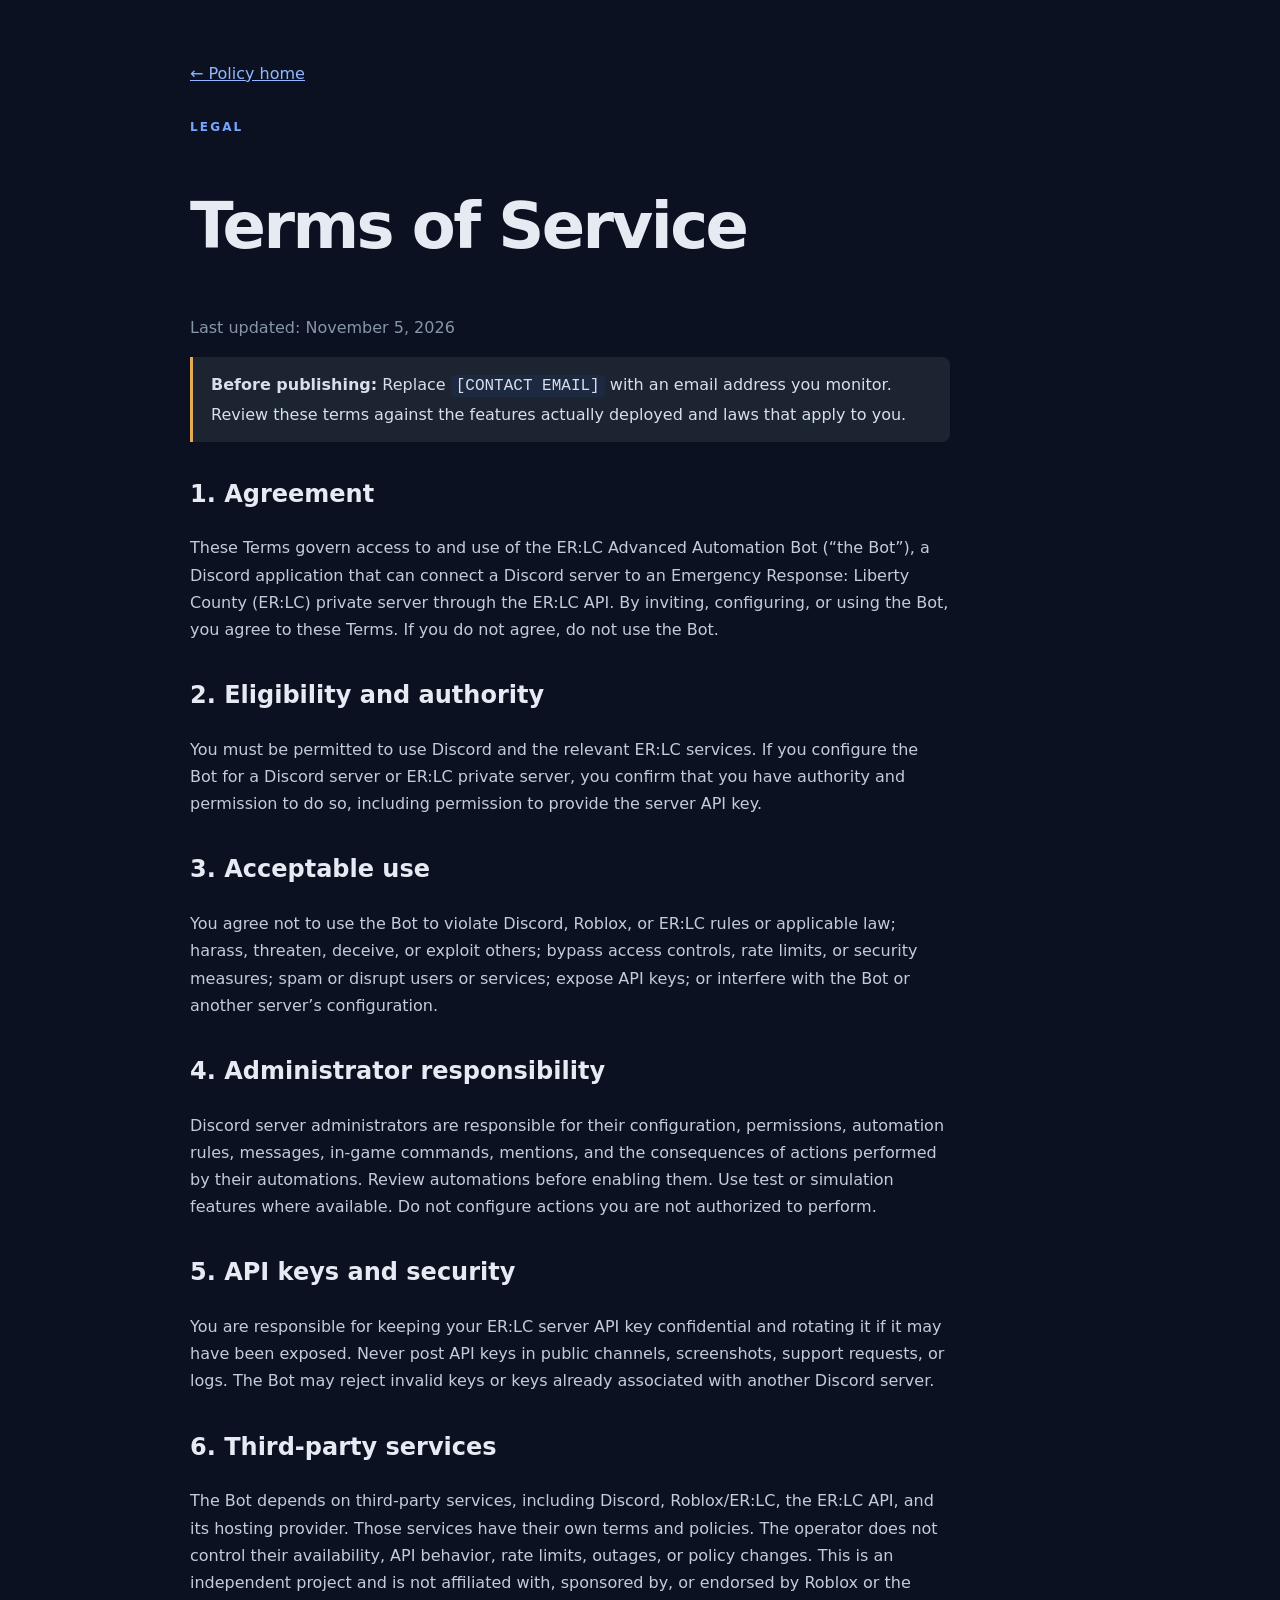
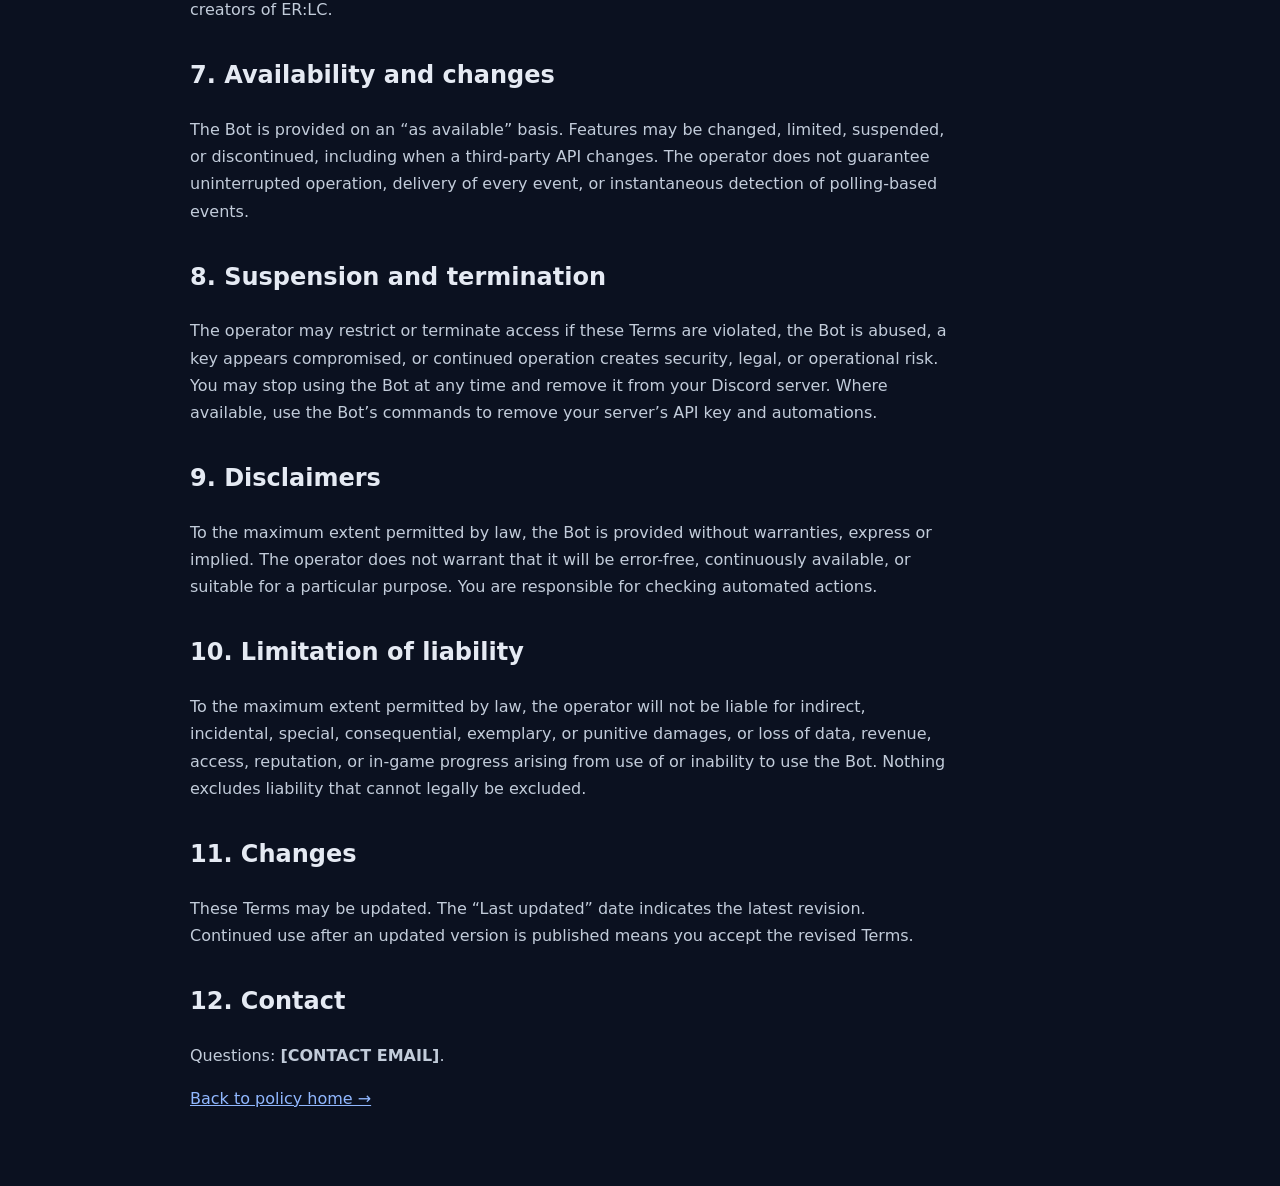
==== terms.html @ 2bd995f7 "Add files via upload" ====
<!doctype html><html lang="en"><head><meta charset="utf-8"><meta name="viewport" content="width=device-width,initial-scale=1"><title>Terms of Service | ER:LC Advanced Automation Bot</title><link rel="stylesheet" href="style.css"></head><body><main class="wrap"><nav><a href="index.html">← Policy home</a></nav><article><p class="eyebrow">LEGAL</p><h1>Terms of Service</h1><p class="updated">Last updated: November 5, 2026</p><div class="notice"><b>Before publishing:</b> Replace <code>[CONTACT EMAIL]</code> with an email address you monitor. Review these terms against the features actually deployed and laws that apply to you.</div>
<h2>1. Agreement</h2><p>These Terms govern access to and use of the ER:LC Advanced Automation Bot (“the Bot”), a Discord application that can connect a Discord server to an Emergency Response: Liberty County (ER:LC) private server through the ER:LC API. By inviting, configuring, or using the Bot, you agree to these Terms. If you do not agree, do not use the Bot.</p>
<h2>2. Eligibility and authority</h2><p>You must be permitted to use Discord and the relevant ER:LC services. If you configure the Bot for a Discord server or ER:LC private server, you confirm that you have authority and permission to do so, including permission to provide the server API key.</p>
<h2>3. Acceptable use</h2><p>You agree not to use the Bot to violate Discord, Roblox, or ER:LC rules or applicable law; harass, threaten, deceive, or exploit others; bypass access controls, rate limits, or security measures; spam or disrupt users or services; expose API keys; or interfere with the Bot or another server’s configuration.</p>
<h2>4. Administrator responsibility</h2><p>Discord server administrators are responsible for their configuration, permissions, automation rules, messages, in-game commands, mentions, and the consequences of actions performed by their automations. Review automations before enabling them. Use test or simulation features where available. Do not configure actions you are not authorized to perform.</p>
<h2>5. API keys and security</h2><p>You are responsible for keeping your ER:LC server API key confidential and rotating it if it may have been exposed. Never post API keys in public channels, screenshots, support requests, or logs. The Bot may reject invalid keys or keys already associated with another Discord server.</p>
<h2>6. Third-party services</h2><p>The Bot depends on third-party services, including Discord, Roblox/ER:LC, the ER:LC API, and its hosting provider. Those services have their own terms and policies. The operator does not control their availability, API behavior, rate limits, outages, or policy changes. This is an independent project and is not affiliated with, sponsored by, or endorsed by Roblox or the creators of ER:LC.</p>
<h2>7. Availability and changes</h2><p>The Bot is provided on an “as available” basis. Features may be changed, limited, suspended, or discontinued, including when a third-party API changes. The operator does not guarantee uninterrupted operation, delivery of every event, or instantaneous detection of polling-based events.</p>
<h2>8. Suspension and termination</h2><p>The operator may restrict or terminate access if these Terms are violated, the Bot is abused, a key appears compromised, or continued operation creates security, legal, or operational risk. You may stop using the Bot at any time and remove it from your Discord server. Where available, use the Bot’s commands to remove your server’s API key and automations.</p>
<h2>9. Disclaimers</h2><p>To the maximum extent permitted by law, the Bot is provided without warranties, express or implied. The operator does not warrant that it will be error-free, continuously available, or suitable for a particular purpose. You are responsible for checking automated actions.</p>
<h2>10. Limitation of liability</h2><p>To the maximum extent permitted by law, the operator will not be liable for indirect, incidental, special, consequential, exemplary, or punitive damages, or loss of data, revenue, access, reputation, or in-game progress arising from use of or inability to use the Bot. Nothing excludes liability that cannot legally be excluded.</p>
<h2>11. Changes</h2><p>These Terms may be updated. The “Last updated” date indicates the latest revision. Continued use after an updated version is published means you accept the revised Terms.</p>
<h2>12. Contact</h2><p>Questions: <b>[CONTACT EMAIL]</b>.</p><p><a href="index.html">Back to policy home →</a></p></article></main></body></html>
---- style.css ----
*{box-sizing:border-box}body{margin:0;background:#0b1120;color:#e5eaf3;font:16px/1.7 system-ui,sans-serif}.wrap{width:min(900px,calc(100% - 40px));margin:auto;padding:60px 0}header{padding:30px 0 45px}.eyebrow{color:#76a7ff;font-size:12px;font-weight:800;letter-spacing:.18em}h1{font-size:clamp(2.2rem,6vw,4rem);line-height:1.1;letter-spacing:-.04em}h2{margin-top:32px}p,li{color:#c2ccda}.lead{color:#aab6ca;font-size:1.12rem;max-width:650px}.links{display:grid;grid-template-columns:repeat(auto-fit,minmax(250px,1fr));gap:18px}.card{display:block;padding:25px;border:1px solid #29364d;border-radius:15px;background:#121c2e;color:inherit;text-decoration:none}.card span{font-size:11px;color:#76a7ff;font-weight:800}.card p,footer,.updated{color:#8795aa}.card b,a{color:#91b8ff}footer{margin-top:50px;padding-top:20px;border-top:1px solid #29364d;font-size:.9rem}article{max-width:760px}nav{margin-bottom:30px}.notice{border-left:3px solid #e0ad55;background:#1c2432;padding:14px 18px;border-radius:0 8px 8px 0;color:#d8dfeb}code{background:#1c2940;padding:2px 5px;border-radius:4px}li{margin:.45rem 0}
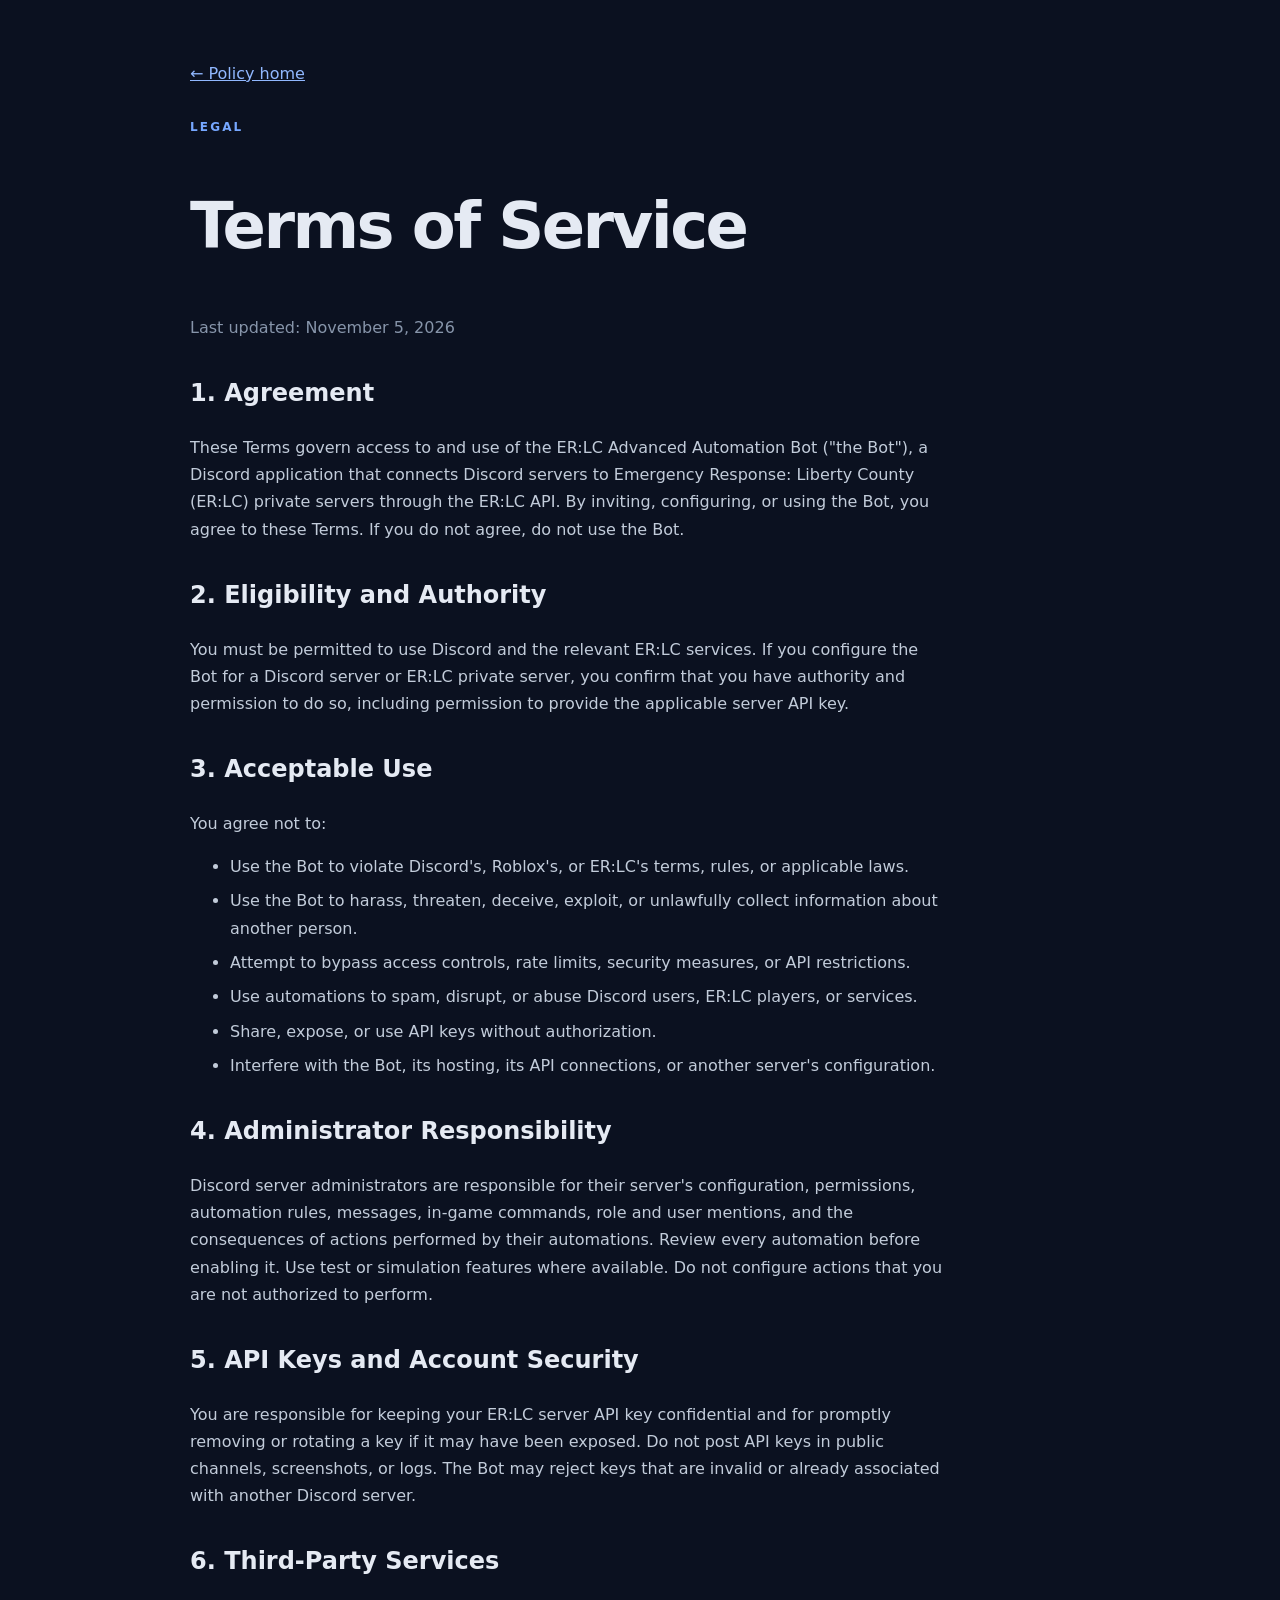
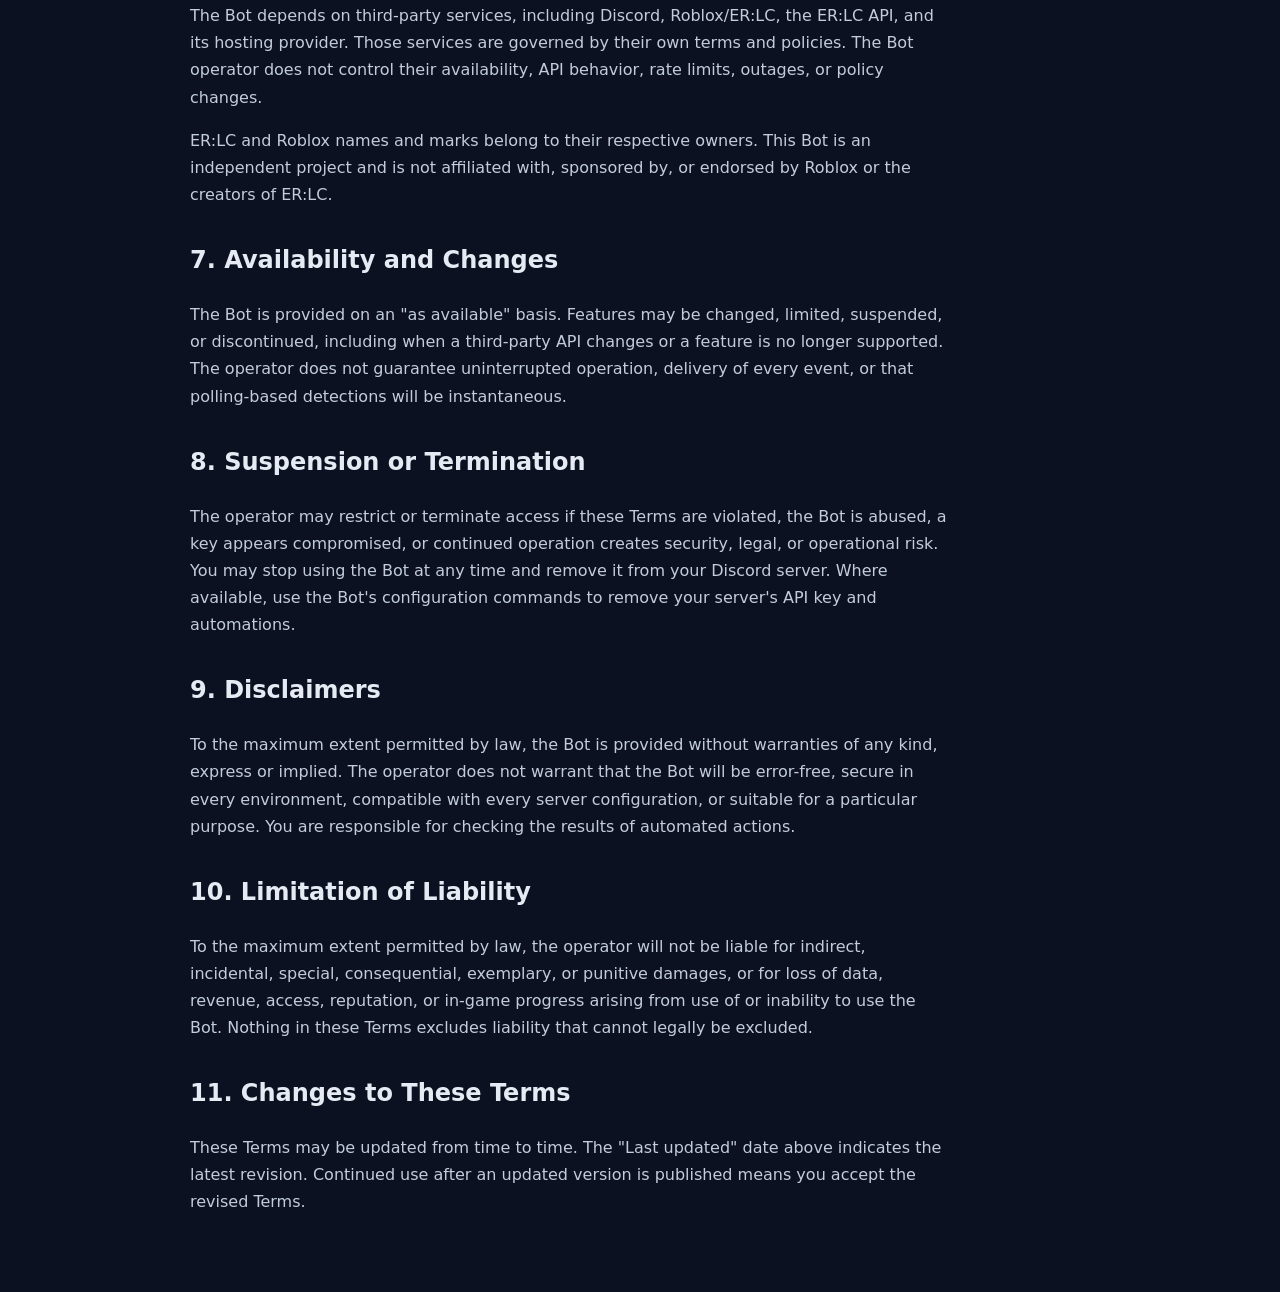
==== commit 85199102: "Revise Terms of Service for clarity and compliance Updated the Terms of Service for the ER:LC Advanc" ====
--- a/terms.html
+++ b/terms.html
@@ -1,13 +1,62 @@
-<!doctype html><html lang="en"><head><meta charset="utf-8"><meta name="viewport" content="width=device-width,initial-scale=1"><title>Terms of Service | ER:LC Advanced Automation Bot</title><link rel="stylesheet" href="style.css"></head><body><main class="wrap"><nav><a href="index.html">← Policy home</a></nav><article><p class="eyebrow">LEGAL</p><h1>Terms of Service</h1><p class="updated">Last updated: November 5, 2026</p><div class="notice"><b>Before publishing:</b> Replace <code>[CONTACT EMAIL]</code> with an email address you monitor. Review these terms against the features actually deployed and laws that apply to you.</div>
-<h2>1. Agreement</h2><p>These Terms govern access to and use of the ER:LC Advanced Automation Bot (“the Bot”), a Discord application that can connect a Discord server to an Emergency Response: Liberty County (ER:LC) private server through the ER:LC API. By inviting, configuring, or using the Bot, you agree to these Terms. If you do not agree, do not use the Bot.</p>
-<h2>2. Eligibility and authority</h2><p>You must be permitted to use Discord and the relevant ER:LC services. If you configure the Bot for a Discord server or ER:LC private server, you confirm that you have authority and permission to do so, including permission to provide the server API key.</p>
-<h2>3. Acceptable use</h2><p>You agree not to use the Bot to violate Discord, Roblox, or ER:LC rules or applicable law; harass, threaten, deceive, or exploit others; bypass access controls, rate limits, or security measures; spam or disrupt users or services; expose API keys; or interfere with the Bot or another server’s configuration.</p>
-<h2>4. Administrator responsibility</h2><p>Discord server administrators are responsible for their configuration, permissions, automation rules, messages, in-game commands, mentions, and the consequences of actions performed by their automations. Review automations before enabling them. Use test or simulation features where available. Do not configure actions you are not authorized to perform.</p>
-<h2>5. API keys and security</h2><p>You are responsible for keeping your ER:LC server API key confidential and rotating it if it may have been exposed. Never post API keys in public channels, screenshots, support requests, or logs. The Bot may reject invalid keys or keys already associated with another Discord server.</p>
-<h2>6. Third-party services</h2><p>The Bot depends on third-party services, including Discord, Roblox/ER:LC, the ER:LC API, and its hosting provider. Those services have their own terms and policies. The operator does not control their availability, API behavior, rate limits, outages, or policy changes. This is an independent project and is not affiliated with, sponsored by, or endorsed by Roblox or the creators of ER:LC.</p>
-<h2>7. Availability and changes</h2><p>The Bot is provided on an “as available” basis. Features may be changed, limited, suspended, or discontinued, including when a third-party API changes. The operator does not guarantee uninterrupted operation, delivery of every event, or instantaneous detection of polling-based events.</p>
-<h2>8. Suspension and termination</h2><p>The operator may restrict or terminate access if these Terms are violated, the Bot is abused, a key appears compromised, or continued operation creates security, legal, or operational risk. You may stop using the Bot at any time and remove it from your Discord server. Where available, use the Bot’s commands to remove your server’s API key and automations.</p>
-<h2>9. Disclaimers</h2><p>To the maximum extent permitted by law, the Bot is provided without warranties, express or implied. The operator does not warrant that it will be error-free, continuously available, or suitable for a particular purpose. You are responsible for checking automated actions.</p>
-<h2>10. Limitation of liability</h2><p>To the maximum extent permitted by law, the operator will not be liable for indirect, incidental, special, consequential, exemplary, or punitive damages, or loss of data, revenue, access, reputation, or in-game progress arising from use of or inability to use the Bot. Nothing excludes liability that cannot legally be excluded.</p>
-<h2>11. Changes</h2><p>These Terms may be updated. The “Last updated” date indicates the latest revision. Continued use after an updated version is published means you accept the revised Terms.</p>
-<h2>12. Contact</h2><p>Questions: <b>[CONTACT EMAIL]</b>.</p><p><a href="index.html">Back to policy home →</a></p></article></main></body></html>+
+<!DOCTYPE html>
+<html lang="en">
+<head>
+    <meta charset="UTF-8">
+    <meta name="viewport" content="width=device-width, initial-scale=1.0">
+    <title>Terms of Service | ER:LC Advanced Automation Bot</title>
+    <link rel="stylesheet" href="style.css">
+</head>
+<body>
+<main class="wrap">
+    <nav><a href="index.html">← Policy home</a></nav>
+    <article>
+        <p class="eyebrow">LEGAL</p>
+        <h1>Terms of Service</h1>
+        <p class="updated">Last updated: November 5, 2026</p>
+
+        <h2>1. Agreement</h2>
+        <p>These Terms govern access to and use of the ER:LC Advanced Automation Bot ("the Bot"), a Discord application that connects Discord servers to Emergency Response: Liberty County (ER:LC) private servers through the ER:LC API. By inviting, configuring, or using the Bot, you agree to these Terms. If you do not agree, do not use the Bot.</p>
+
+        <h2>2. Eligibility and Authority</h2>
+        <p>You must be permitted to use Discord and the relevant ER:LC services. If you configure the Bot for a Discord server or ER:LC private server, you confirm that you have authority and permission to do so, including permission to provide the applicable server API key.</p>
+
+        <h2>3. Acceptable Use</h2>
+        <p>You agree not to:</p>
+        <ul>
+            <li>Use the Bot to violate Discord's, Roblox's, or ER:LC's terms, rules, or applicable laws.</li>
+            <li>Use the Bot to harass, threaten, deceive, exploit, or unlawfully collect information about another person.</li>
+            <li>Attempt to bypass access controls, rate limits, security measures, or API restrictions.</li>
+            <li>Use automations to spam, disrupt, or abuse Discord users, ER:LC players, or services.</li>
+            <li>Share, expose, or use API keys without authorization.</li>
+            <li>Interfere with the Bot, its hosting, its API connections, or another server's configuration.</li>
+        </ul>
+
+        <h2>4. Administrator Responsibility</h2>
+        <p>Discord server administrators are responsible for their server's configuration, permissions, automation rules, messages, in-game commands, role and user mentions, and the consequences of actions performed by their automations. Review every automation before enabling it. Use test or simulation features where available. Do not configure actions that you are not authorized to perform.</p>
+
+        <h2>5. API Keys and Account Security</h2>
+        <p>You are responsible for keeping your ER:LC server API key confidential and for promptly removing or rotating a key if it may have been exposed. Do not post API keys in public channels, screenshots, or logs. The Bot may reject keys that are invalid or already associated with another Discord server.</p>
+
+        <h2>6. Third-Party Services</h2>
+        <p>The Bot depends on third-party services, including Discord, Roblox/ER:LC, the ER:LC API, and its hosting provider. Those services are governed by their own terms and policies. The Bot operator does not control their availability, API behavior, rate limits, outages, or policy changes.</p>
+        <p>ER:LC and Roblox names and marks belong to their respective owners. This Bot is an independent project and is not affiliated with, sponsored by, or endorsed by Roblox or the creators of ER:LC.</p>
+
+        <h2>7. Availability and Changes</h2>
+        <p>The Bot is provided on an "as available" basis. Features may be changed, limited, suspended, or discontinued, including when a third-party API changes or a feature is no longer supported. The operator does not guarantee uninterrupted operation, delivery of every event, or that polling-based detections will be instantaneous.</p>
+
+        <h2>8. Suspension or Termination</h2>
+        <p>The operator may restrict or terminate access if these Terms are violated, the Bot is abused, a key appears compromised, or continued operation creates security, legal, or operational risk. You may stop using the Bot at any time and remove it from your Discord server. Where available, use the Bot's configuration commands to remove your server's API key and automations.</p>
+
+        <h2>9. Disclaimers</h2>
+        <p>To the maximum extent permitted by law, the Bot is provided without warranties of any kind, express or implied. The operator does not warrant that the Bot will be error-free, secure in every environment, compatible with every server configuration, or suitable for a particular purpose. You are responsible for checking the results of automated actions.</p>
+
+        <h2>10. Limitation of Liability</h2>
+        <p>To the maximum extent permitted by law, the operator will not be liable for indirect, incidental, special, consequential, exemplary, or punitive damages, or for loss of data, revenue, access, reputation, or in-game progress arising from use of or inability to use the Bot. Nothing in these Terms excludes liability that cannot legally be excluded.</p>
+
+        <h2>11. Changes to These Terms</h2>
+        <p>These Terms may be updated from time to time. The "Last updated" date above indicates the latest revision. Continued use after an updated version is published means you accept the revised Terms.</p>
+    </article>
+</main>
+</body>
+</html>
